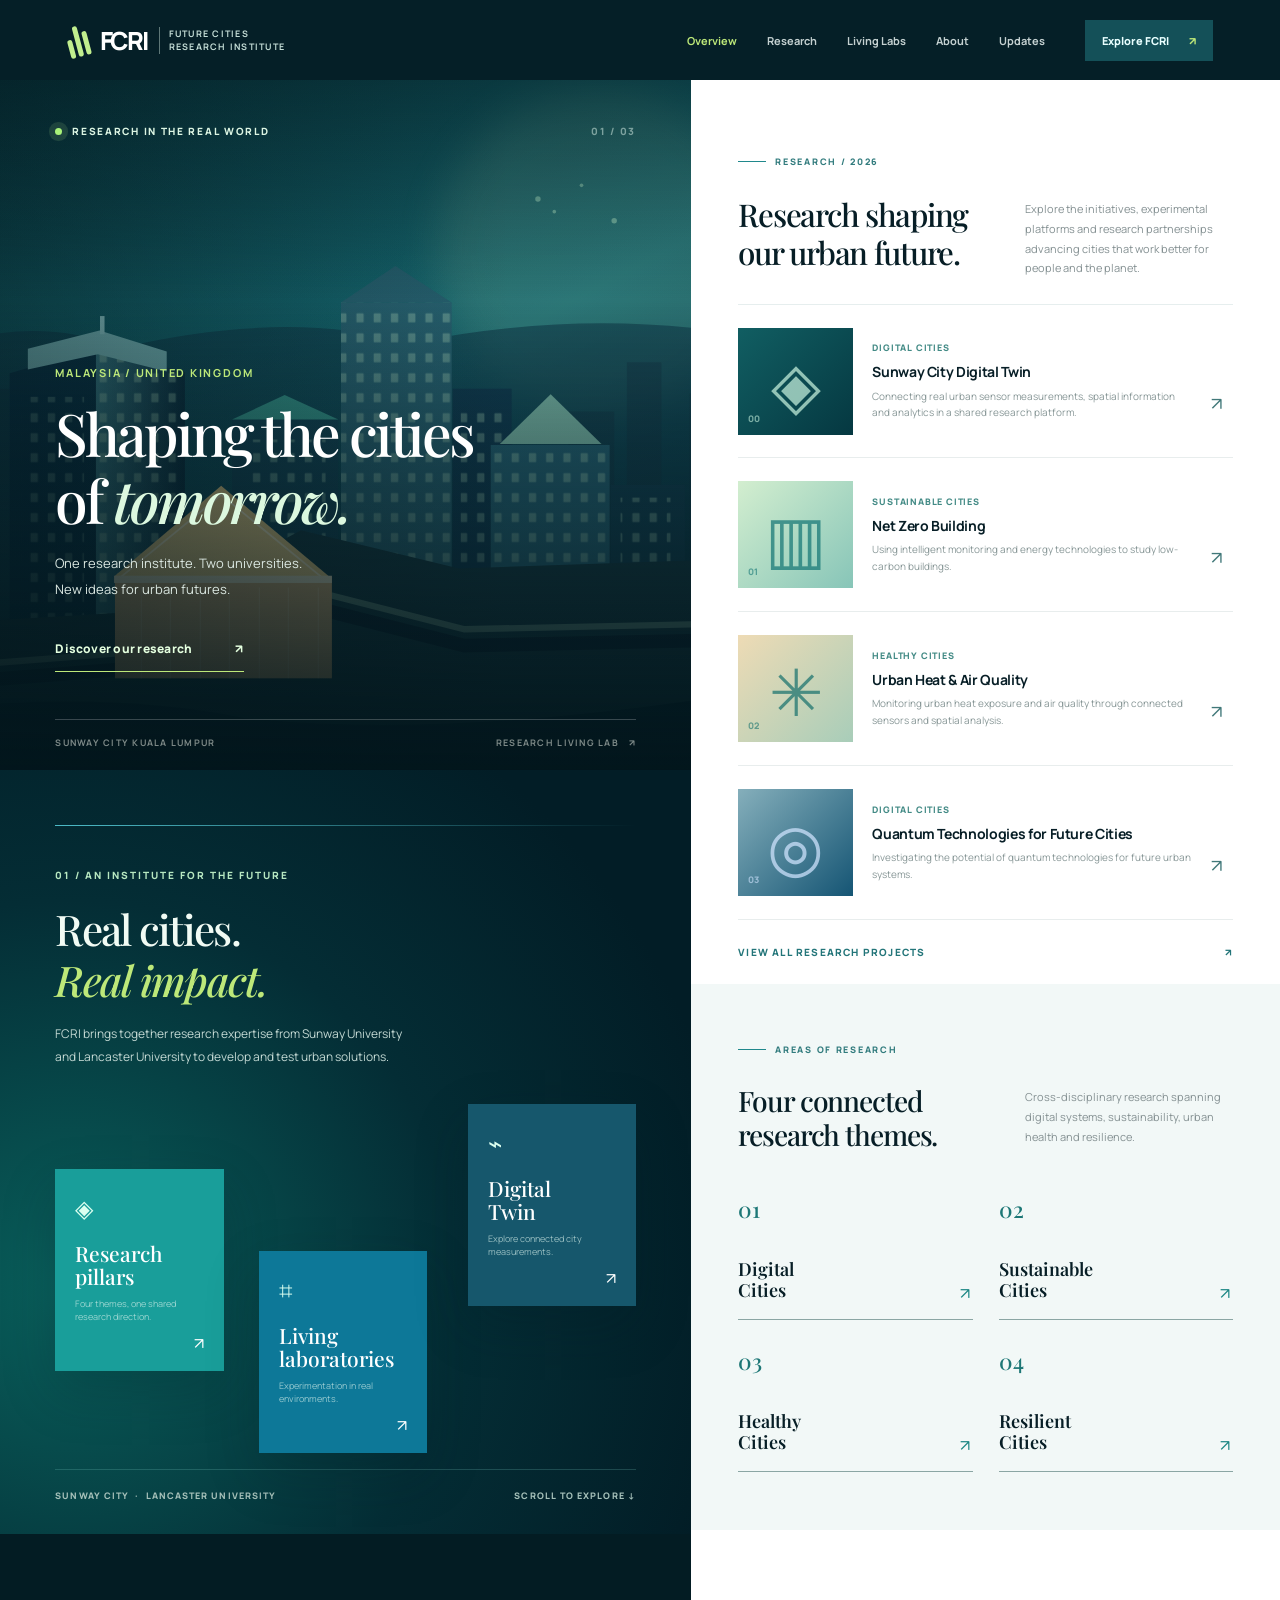
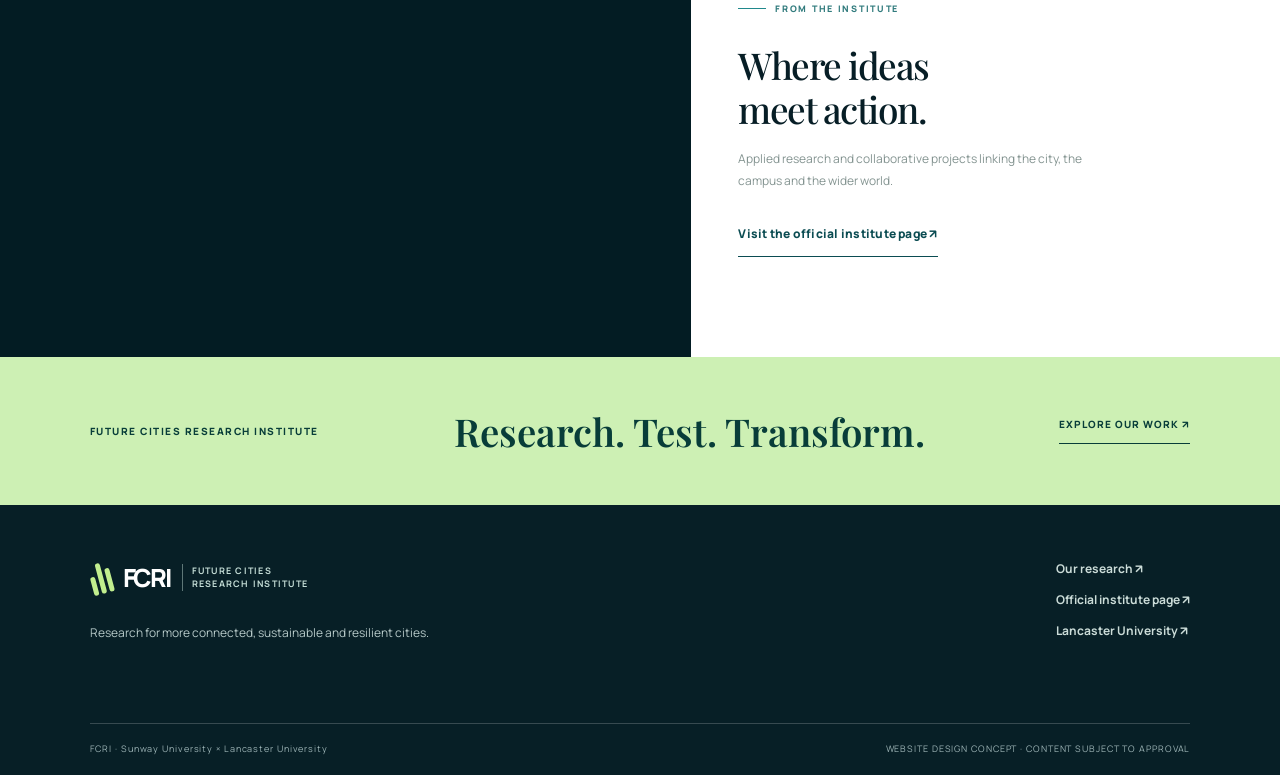
==== index.html @ fade55f8 "Add files via upload" ====
<!DOCTYPE html>
<html lang="en">
<head>
<meta charset="UTF-8"><meta name="viewport" content="width=device-width, initial-scale=1.0">
<meta name="theme-color" content="#071d24">
<meta name="description" content="Future Cities Research Institute (FCRI), a joint initiative of Sunway University and Lancaster University. Research for smarter, healthier and more sustainable urban futures.">
<title>FCRI | Research for Future Cities</title>
<link rel="preconnect" href="https://fonts.googleapis.com"><link rel="preconnect" href="https://fonts.gstatic.com" crossorigin>
<link href="https://fonts.googleapis.com/css2?family=DM+Sans:wght@400;500;600;700;800&family=Manrope:wght@400;500;600;700;800&family=Playfair+Display:wght@500;600;700&display=swap" rel="stylesheet">
<link rel="stylesheet" href="styles.css">
</head>
<body data-page="home">
<div id="app"></div>
<script src="site.js"></script>
</body>
</html>
---- styles.css ----
:root{--ink:#071e26;--deep:#031c23;--dark:#072f36;--teal:#0b6469;--green:#0c837e;--lime:#bde879;--soft:#f3f8f7;--line:#dfebea;--muted:#667b7b;--serif:'Playfair Display',Georgia,serif;--sans:'Manrope','DM Sans',Arial,sans-serif}*{box-sizing:border-box}html{scroll-behavior:smooth}body{margin:0;color:var(--ink);font-family:var(--sans);background:#f1f8f8}a{text-decoration:none;color:inherit}button{font-family:inherit;cursor:pointer}img{max-width:100%}.site-header{height:80px;background:#051f27;color:#fff;position:relative;z-index:30}.header-shell{max-width:1600px;margin:auto;display:flex;align-items:center;height:100%;padding:0 clamp(28px,5.2vw,90px);gap:40px}.brand{display:inline-flex;align-items:center;gap:12px;flex:none;color:#fff;white-space:nowrap}.brand-mark{height:34px;width:21px;display:flex;align-items:flex-end;gap:3px;transform:rotate(-15deg)}.brand-mark span{background:#c1ee8e;width:5px;border-radius:4px}.brand-mark span:nth-child(1){height:19px}.brand-mark span:nth-child(2){height:31px}.brand-mark span:nth-child(3){height:24px}.brand-name{font-weight:800;font-size:25px;letter-spacing:-.09em}.brand-desc{font-weight:700;font-size:9px;letter-spacing:.14em;line-height:1.5;color:#c5ded7;padding-left:9px;border-left:1px solid #5e7777}.main-nav{margin-left:auto;display:flex;align-items:center;gap:30px}.main-nav a{font-size:11px;font-weight:700;color:#c5d1d1;transition:color .2s}.main-nav a:hover,.main-nav a.active{color:var(--lime)}.header-cta{font-size:11px;background:#145058;color:#e9ffff;padding:13px 17px;font-weight:800;white-space:nowrap}.header-cta span{margin-left:18px;color:var(--lime)}.menu-button{display:none;background:none;border:0;width:38px;height:40px;flex-direction:column;justify-content:center;gap:6px}.menu-button span{background:#fff;width:26px;height:2px}.mobile-nav{display:none}.site-layout{margin:auto;max-width:1600px;display:grid;grid-template-columns:54% 46%;align-items:stretch}.left-column{background:#031c23;min-width:0}.right-column{background:#fff;min-width:0}.hero-media{position:relative;min-height:690px;background:#123a42;overflow:hidden}.hero-image{position:absolute;inset:0;background-image:linear-gradient(180deg,rgba(4,25,31,.06),rgba(3,20,27,.15)),url('https://www.sunway.com.my/wp-content/themes/sunway2020/img/company/sunway-at-a-glance/unique-business-model-1.jpg'),url('assets/city-illustration.svg');background-size:cover;background-position:center;background-repeat:no-repeat;animation:citydrift 19s ease-in-out infinite alternate}@keyframes citydrift{from{transform:scale(1)}to{transform:scale(1.065)}}.hero-gradient{position:absolute;inset:0;background:linear-gradient(180deg,rgba(2,24,30,.48),transparent 32%,rgba(1,18,25,.35) 54%,rgba(2,21,27,.96) 100%),linear-gradient(90deg,rgba(2,19,24,.38),transparent 74%)}.hero-topline{position:absolute;left:8%;right:8%;top:44px;color:#dcf5e3;display:flex;gap:10px;align-items:center;font-size:10px;font-weight:800;letter-spacing:.17em}.live-bullet{width:7px;height:7px;border-radius:50%;background:#a9f379;box-shadow:0 0 0 6px #b4e99222}.hero-index{margin-left:auto;color:#ddf3ec80}.hero-info{position:absolute;bottom:98px;left:8%;right:7%;color:white}.hero-kicker{font-size:11px;font-weight:700;letter-spacing:.16em;color:var(--lime)}.hero-info h1{font-family:var(--serif);font-size:clamp(43px,4.6vw,76px);font-weight:500;letter-spacing:-.053em;line-height:1.13;margin:18px 0 18px}.hero-info h1 em{font-weight:500;color:#dcf8df}.hero-info p{font-size:13px;line-height:1.95;color:#dae7e1;margin:0 0 34px}.text-link{display:inline-flex;align-items:center;gap:43px;border-bottom:1px solid;padding-bottom:14px;font-size:12px;font-weight:800;letter-spacing:.02em}.text-link.light{color:#e4ffdf;border-color:#bde879}.text-link.dark{color:#0b4c52;border-color:#0b4c52}.hero-caption{position:absolute;left:8%;right:8%;bottom:21px;display:flex;justify-content:space-between;font-size:9px;color:#e1e8df8c;letter-spacing:.14em;font-weight:700;border-top:1px solid #ffffff36;padding-top:16px}.dark-discover{min-height:700px;background:radial-gradient(circle at 10% 68%,#09605c 0,#042d35 48%,#021d26 83%);padding:55px 8% 32px;position:relative;overflow:hidden}.section-divider{width:100%;height:1px;background:linear-gradient(90deg,#4dbbc7,transparent);margin-bottom:36px}.block-head{max-width:530px}.eyebrow{font-size:10px;letter-spacing:.2em;color:#16827f;font-weight:800;display:inline-block}.eyebrow.pale{color:#b7e8c1}.block-head h2{font:500 clamp(32px,3.3vw,54px)/1.2 var(--serif);color:#f1fbf4;letter-spacing:-.04em;margin:20px 0 18px}.block-head h2 i{color:var(--lime)}.block-head p{max-width:365px;color:#c3d8d3;font-size:12px;line-height:1.9}.floating-grid{position:relative;height:365px;margin:35px 0 0}.float-card{position:absolute;padding:22px 20px 17px;width:29%;min-width:156px;min-height:190px;display:flex;flex-direction:column;box-shadow:0 20px 50px #001d263b;transition:transform .25s ease}.float-card:hover{transform:translateY(-8px)}.float-card-1{left:0;top:65px;background:#199e9a}.float-card-2{left:35%;top:147px;background:#0d7898}.float-card-3{right:0;top:0;background:#16576c}.small-icon{font-size:24px;color:#dcfff0;margin-bottom:18px}.float-card strong{font:500 21px/1.1 var(--serif);color:#fff}.card-note{font-size:9px;color:#d9f2ebaa;line-height:1.45;margin:9px 0}.mini-arrow{font-size:16px;color:#fff;align-self:flex-end;margin-top:auto}.dark-foot{border-top:1px solid #78c9bf3a;padding-top:19px;display:flex;align-items:center;justify-content:space-between;color:#a5c0b9;font-size:9px;letter-spacing:.12em;font-weight:800}.editorial-intro{padding:75px 8% 26px}.editorial-mark{display:flex;gap:9px;align-items:center;font-weight:800;letter-spacing:.19em;font-size:9px;color:#317b7d;margin-bottom:28px}.mark-line{width:28px;height:1px;background:#20888c}.intro-grid{display:grid;grid-template-columns:1.25fr 1fr;gap:26px}.intro-grid h2,.right-bottom h2{font:500 clamp(24px,2.45vw,39px)/1.2 var(--serif);letter-spacing:-.04em;margin:0}.intro-grid p{font-size:11px;color:#849092;line-height:1.8;margin:3px 0 0}.research-list{padding:0 8%}.research-row{display:grid;grid-template-columns:115px 1fr 22px;align-items:center;gap:19px;padding:22px 0;border-bottom:1px solid #e8eded;min-height:154px}.research-row:first-child{border-top:1px solid #e6eeee}.research-thumb{height:107px;position:relative;display:flex;justify-content:center;align-items:center;overflow:hidden}.research-thumb span{font-family:var(--serif);font-size:65px;opacity:.72;transition:transform .2s}.research-thumb small{position:absolute;bottom:10px;left:10px;font-size:9px;font-weight:800;opacity:.6}.research-row:hover .research-thumb span{transform:scale(1.13)}.teal{background:linear-gradient(135deg,#115e62,#053841);color:#c6f1dd}.mint{background:linear-gradient(135deg,#d3eecf,#87c5b8);color:#167776}.sand{background:linear-gradient(135deg,#eedbb5,#a8cdb9);color:#1a736e}.blue{background:linear-gradient(135deg,#85afbb,#155574);color:#d1e5ff}.moss{background:linear-gradient(135deg,#b4d7c1,#4d9276);color:#0b6254}.lime{background:linear-gradient(135deg,#d4edaf,#86c0a4);color:#2f7e71}.row-topic{font-size:9px;letter-spacing:.09em;text-transform:uppercase;color:#428a85;font-weight:800}.row-copy h3{font-size:14px;font-weight:700;line-height:1.4;margin:8px 0 6px;letter-spacing:-.025em}.row-copy p{font-size:10px;color:#889797;line-height:1.65;margin:0;display:-webkit-box;-webkit-line-clamp:2;-webkit-box-orient:vertical;overflow:hidden}.row-arrow{font-size:18px;color:#417879;align-self:flex-end;margin-bottom:19px}.list-footer{display:flex;align-items:center;justify-content:space-between;padding:25px 8%;font-size:10px;letter-spacing:.12em;font-weight:800;color:#237579}.right-programmes{background:#f2f8f7;padding:59px 8% 58px}.intro-grid.smaller h2{font-size:clamp(23px,2.2vw,34px)}.pillar-grid{display:grid;grid-template-columns:repeat(2,1fr);column-gap:26px;row-gap:15px;margin-top:31px}.pillar-grid a{min-height:137px;display:flex;flex-direction:column;position:relative;justify-content:flex-end;padding:11px 0 17px;border-bottom:1px solid #8ba6a4}.pillar-icon{align-self:flex-start;font:500 22px var(--serif);color:#1d7776;margin-bottom:auto}.pillar-grid strong{font:600 18px/1.2 var(--serif)}.pillar-grid a>span:last-child{position:absolute;bottom:15px;right:3px;color:#198582}.right-bottom{background:white;padding:72px 8% 100px}.right-bottom h2{font-size:37px;margin-bottom:16px}.right-bottom p{font-size:12px;line-height:1.85;color:#849491;max-width:365px;margin-bottom:29px}.wide-band{background:#cdf0b4;display:flex;align-items:center;gap:30px;justify-content:space-between;padding:48px clamp(30px,7vw,105px);color:#083d39}.wide-band span{font-size:10px;letter-spacing:.15em;font-weight:800}.wide-band strong{font:600 clamp(25px,3vw,42px) var(--serif)}.wide-band a{font-size:10px;letter-spacing:.1em;font-weight:800;border-bottom:1px solid;padding-bottom:12px}.footer{background:#071f26;padding:55px 7vw 20px;color:#fff}.footer-top{display:flex;justify-content:space-between;gap:30px;max-width:1440px;margin:0 auto 70px}.footer-top p{color:#b5c8c7;font-size:12px;margin-top:25px}.footer-links{display:flex;flex-direction:column;gap:14px;font-size:12px;font-weight:700;color:#cbdcd8}.footer-bottom{border-top:1px solid #ffffff31;padding-top:18px;display:flex;justify-content:space-between;max-width:1440px;margin:auto;font-size:9px;letter-spacing:.1em;color:#9cb3b5}.standard-main{background:#fff}.inner-banner{background:#072c33;min-height:390px;display:grid;grid-template-columns:1fr .8fr;overflow:hidden}.inner-banner-copy{padding:75px 9%;z-index:1}.inner-banner h1,.project-banner h1{font:500 clamp(46px,5.5vw,84px)/1.07 var(--serif);letter-spacing:-.055em;color:#fff;margin:22px 0}.inner-banner h1 em{color:#cceba5}.inner-banner p{font-size:14px;color:#d6ebe3;line-height:1.8;max-width:570px}.inner-banner-art{position:relative;background:radial-gradient(circle at center,#157a72 0,#074247 45%,#072c33 68%)}.orbit{position:absolute;border:1px solid #b5e79c35;border-radius:50%;left:50%;top:50%;transform:translate(-50%,-50%)}.orbit.one{width:260px;height:260px}.orbit.two{width:410px;height:410px}.orbit.three{width:565px;height:565px}.glow-one{position:absolute;left:50%;top:50%;width:80px;height:80px;background:#c5e88d;border-radius:50%;box-shadow:0 0 0 25px #c5e88d12,0 0 80px #c5e88d77;transform:translate(-50%,-50%)}.diagram-label{position:absolute;right:12%;top:12%;font-size:11px;font-weight:800;letter-spacing:.25em;line-height:2;color:#c5eac3}.project-area{padding:88px clamp(25px,6vw,95px) 105px;max-width:1600px;margin:auto}.section-head{display:flex;justify-content:space-between;align-items:flex-end;gap:60px;margin-bottom:45px}.section-head h2{font:500 43px var(--serif);letter-spacing:-.04em;margin:15px 0 0}.section-head p{max-width:440px;font-size:12px;line-height:1.8;color:#6c8080}.filter-controls{display:flex;gap:12px;flex-wrap:wrap;border-bottom:1px solid #e1ece9;padding-bottom:27px}.filter{border:1px solid #d7e4e1;background:#fff;padding:12px 18px;font-size:11px;font-weight:800;color:#4d7271;transition:background .2s}.filter:hover{background:#e3f7ec}.filter.active{background:#06383d;color:#fff;border-color:#06383d}.cards-grid{display:grid;grid-template-columns:repeat(3,minmax(0,1fr));gap:24px;margin-top:34px}.project-card{background:#f8fbfa;border:1px solid #e6eeeb;transition:transform .25s,box-shadow .25s}.project-card:hover{transform:translateY(-5px);box-shadow:0 15px 35px #082c3122}.project-card[hidden]{display:none}.project-card-visual{height:210px;position:relative;display:grid;place-items:center;overflow:hidden}.project-card-visual::before{content:'';position:absolute;width:360px;height:360px;border:1px solid currentColor;border-radius:50%;opacity:.2;left:48%;top:-37%}.project-card-visual::after{content:'';position:absolute;width:190px;height:190px;border:1px solid currentColor;border-radius:50%;opacity:.3;left:50%;top:-3%}.visual-shape{font:500 100px var(--serif);opacity:.77;z-index:2}.visual-num{position:absolute;bottom:14px;left:17px;font-size:9px;font-weight:800;letter-spacing:.16em}.project-card-copy{padding:26px;min-height:220px;display:flex;flex-direction:column}.project-eyebrow{font-size:9px;font-weight:800;color:#317e79;letter-spacing:.12em}.project-card-copy h3{font:600 25px/1.2 var(--serif);letter-spacing:-.03em;margin:12px 0}.project-card-copy p{font-size:12px;line-height:1.65;color:#6a8280;margin:0 0 23px}.project-card-copy>span{margin-top:auto;font-weight:800;font-size:9px;letter-spacing:.15em;color:#0d7470}.empty-notice{background:#e9f3f1;padding:50px 25px;margin-top:28px;color:#385e5e;font-size:14px}.living-labs{background:#05353a;max-width:1600px;margin:auto;padding:80px clamp(25px,6vw,95px) 90px;color:white;display:grid;grid-template-columns:1fr 1fr;column-gap:70px}.living-labs .eyebrow{grid-column:1/-1}.living-labs h2{font:500 clamp(34px,4vw,58px)/1.15 var(--serif);letter-spacing:-.04em;margin:25px 0 10px}.living-labs p{align-self:center;color:#bcdbd3;font-size:13px;line-height:1.9}.living-labs a{color:var(--lime);font-size:12px;font-weight:800;border-bottom:1px solid var(--lime);padding:16px 0;width:max-content}.project-banner{display:grid;grid-template-columns:1.1fr .9fr;min-height:460px;background:#082f36}.project-banner-intro{padding:60px 10%}.back-link{display:block;color:#c3e5dc;font-size:10px;font-weight:800;letter-spacing:.1em;margin-bottom:50px}.project-banner h1{font-size:clamp(40px,4.8vw,70px);max-width:650px}.project-banner p{color:#c4ddd7;font-size:14px;line-height:1.8;max-width:600px}.project-banner-visual{position:relative;display:grid;place-items:center;overflow:hidden}.project-banner-visual>span{font:500 250px var(--serif);opacity:.65}.technical-grid{position:absolute;inset:0;background-image:linear-gradient(#defde11c 1px,transparent 1px),linear-gradient(90deg,#defde11c 1px,transparent 1px);background-size:40px 40px;transform:perspective(300px) rotateX(15deg) scale(1.3)}.project-content{max-width:1400px;display:grid;grid-template-columns:1.4fr .7fr;gap:85px;margin:auto;padding:100px 6% 145px}.project-main h2{font:500 43px var(--serif);letter-spacing:-.03em;margin:15px 0 22px}.project-main h3{font:600 23px var(--serif);margin:50px 0 12px}.project-main p{font-size:15px;line-height:2;color:#576d6e;max-width:770px}.secondary-link{display:inline-block;margin-top:32px;border-bottom:1px solid #0d6769;padding-bottom:13px;color:#0d6769;font-size:12px;font-weight:800}.project-side{background:#f1f7f5;padding:34px;align-self:start}.metadata-group{border-bottom:1px solid #d4e4df;padding:18px 0 25px}.metadata-group:first-child{padding-top:0}.metadata-group span{font-size:10px;color:#4b8e88;font-weight:800;letter-spacing:.1em;display:block;margin-bottom:11px}.metadata-group strong{font-size:14px;line-height:1.6;font-weight:700}.metadata-note{font-size:11px;color:#708481;line-height:1.65;margin-top:30px}
@media(max-width:1150px){.site-layout{grid-template-columns:51% 49%}.main-nav{gap:17px}.header-shell{gap:20px}.research-row{grid-template-columns:83px 1fr 18px;gap:14px;min-height:125px}.research-thumb{height:86px}.research-thumb span{font-size:50px}.intro-grid{grid-template-columns:1fr;gap:6px}.hero-media{min-height:620px}.dark-discover{min-height:710px}.float-card{min-width:132px;padding:15px}.float-card strong{font-size:18px}.cards-grid{grid-template-columns:repeat(2,minmax(0,1fr))}}
@media(max-width:800px){.site-header{height:70px}.header-shell{padding:0 24px}.main-nav,.header-cta{display:none}.menu-button{display:flex;margin-left:auto}.mobile-nav.open{display:flex;flex-direction:column;position:absolute;top:70px;left:0;right:0;background:#061f28;padding:20px 25px 30px;gap:19px;box-shadow:0 20px 25px #00192044}.mobile-nav a{color:#ecf7f5;font-size:13px;font-weight:700}.site-layout{grid-template-columns:1fr}.hero-media{min-height:650px}.dark-discover{min-height:655px}.float-card{min-width:0;width:30%;min-height:172px}.editorial-intro{padding-top:54px}.intro-grid{grid-template-columns:1fr 1fr;gap:20px}.research-row{grid-template-columns:105px 1fr 24px;min-height:138px}.research-thumb{height:103px}.right-programmes{padding-bottom:55px}.wide-band{flex-wrap:wrap}.inner-banner,.project-banner{grid-template-columns:1fr}.inner-banner-art{min-height:200px;grid-row:1}.inner-banner-copy{padding:50px 7% 65px}.cards-grid{grid-template-columns:repeat(2,1fr)}.project-content{gap:35px}.project-banner-visual{min-height:200px;grid-row:1}.project-banner-visual>span{font-size:145px}.project-banner-intro{padding:50px 7%}.back-link{margin-bottom:25px}}
@media(max-width:560px){.brand-desc{font-size:8px}.brand-name{font-size:23px}.hero-media{min-height:610px}.hero-info{bottom:90px}.hero-info h1{font-size:48px}.hero-caption{font-size:8px;gap:15px}.dark-discover{min-height:680px}.block-head h2{font-size:41px}.floating-grid{height:370px}.float-card{width:46%;min-height:167px}.float-card-1{left:0;top:15px}.float-card-2{left:auto;right:0;top:75px}.float-card-3{left:23%;right:auto;top:210px}.dark-foot span{display:none}.intro-grid{grid-template-columns:1fr;gap:9px}.intro-grid h2{font-size:34px}.research-row{grid-template-columns:80px 1fr 16px;gap:12px;min-height:131px}.research-thumb{height:88px}.research-thumb span{font-size:52px}.row-copy h3{font-size:13px}.row-copy p{font-size:10px}.right-programmes{padding-top:48px}.pillar-grid{gap:15px}.wide-band{padding:35px 25px;gap:14px;display:flex;flex-direction:column;align-items:flex-start}.footer{padding:42px 26px 22px}.footer-top{flex-direction:column;gap:40px;margin-bottom:45px}.footer-bottom{flex-direction:column;gap:11px}.section-head{display:block}.section-head h2{font-size:33px}.project-area{padding-top:62px}.cards-grid{grid-template-columns:1fr}.project-card-visual{height:210px}.living-labs{grid-template-columns:1fr;padding-top:65px}.living-labs p{margin:12px 0}.living-labs a{grid-column:1;margin-top:20px}.project-content{grid-template-columns:1fr;padding:65px 24px 90px}.project-banner h1{font-size:46px}.project-main h2{font-size:34px}}
@media(prefers-reduced-motion:reduce){html{scroll-behavior:auto}.hero-image{animation:none}*{transition:none!important}}
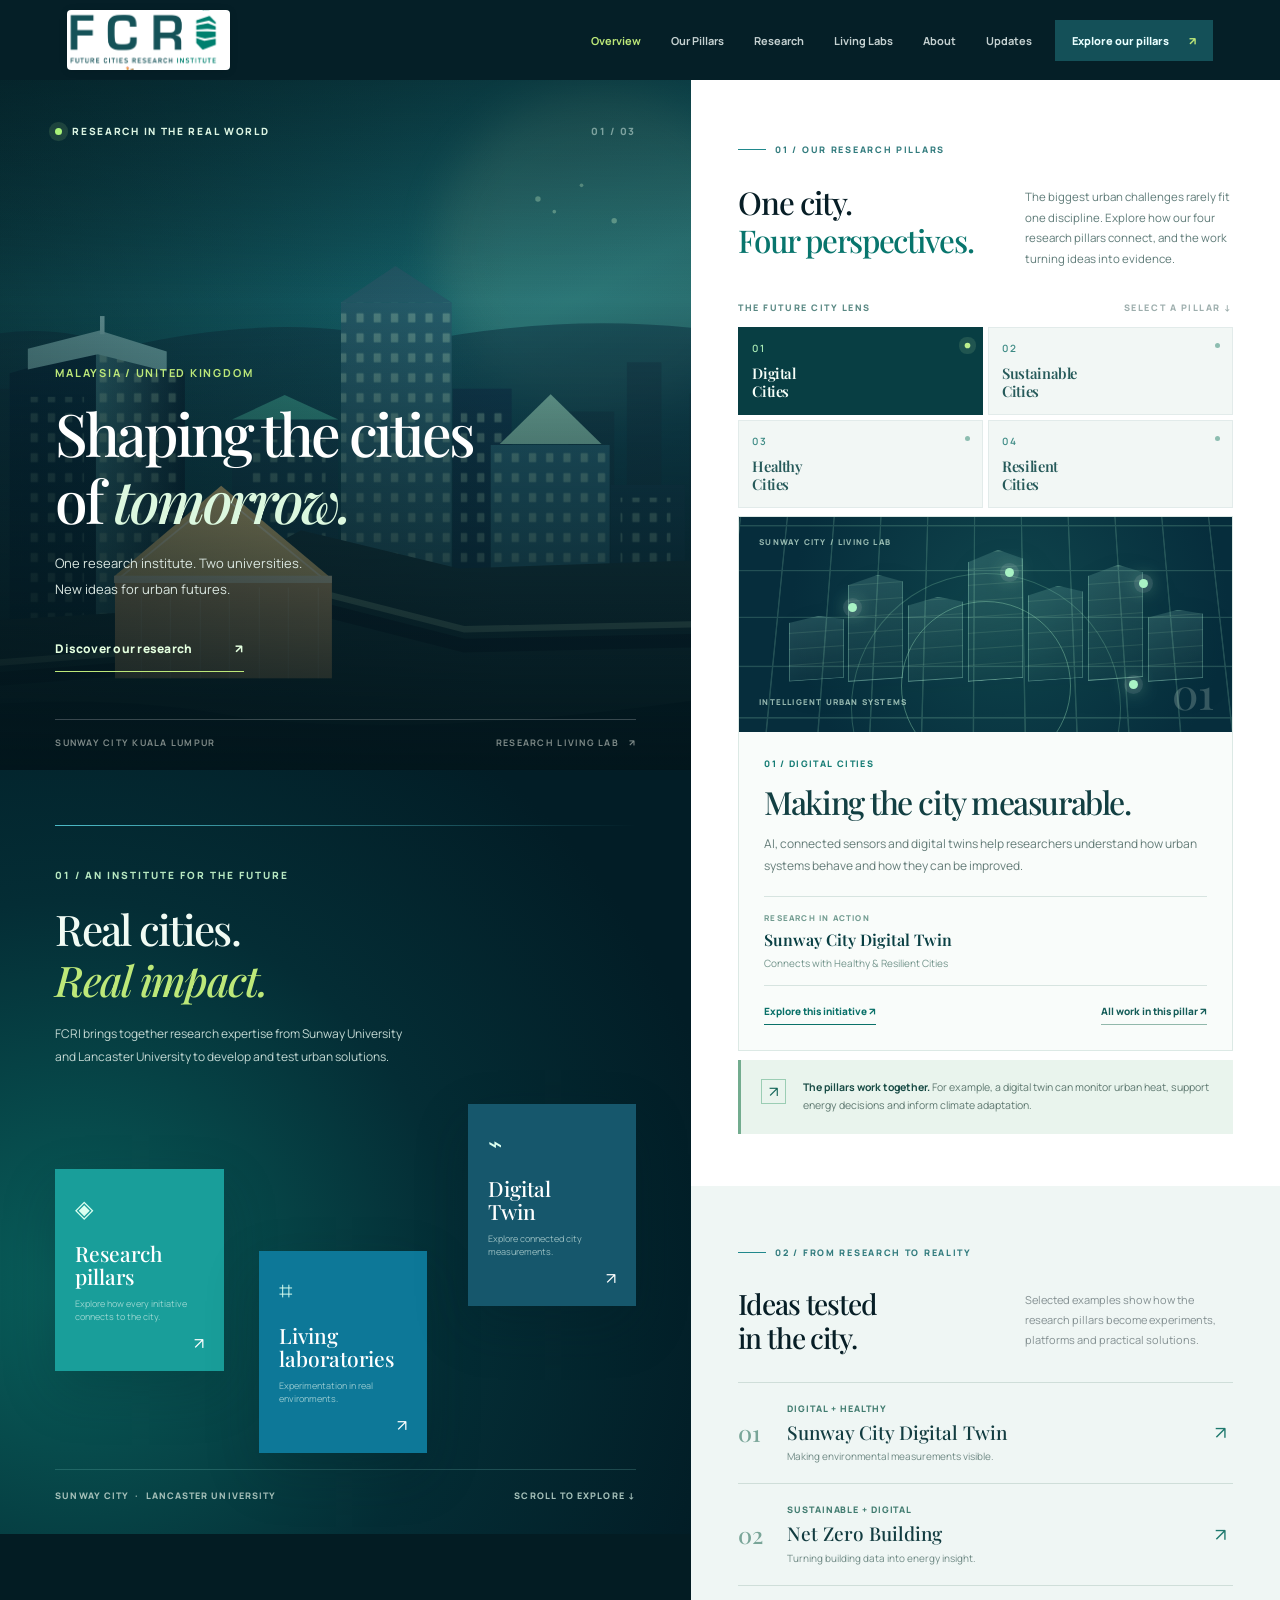
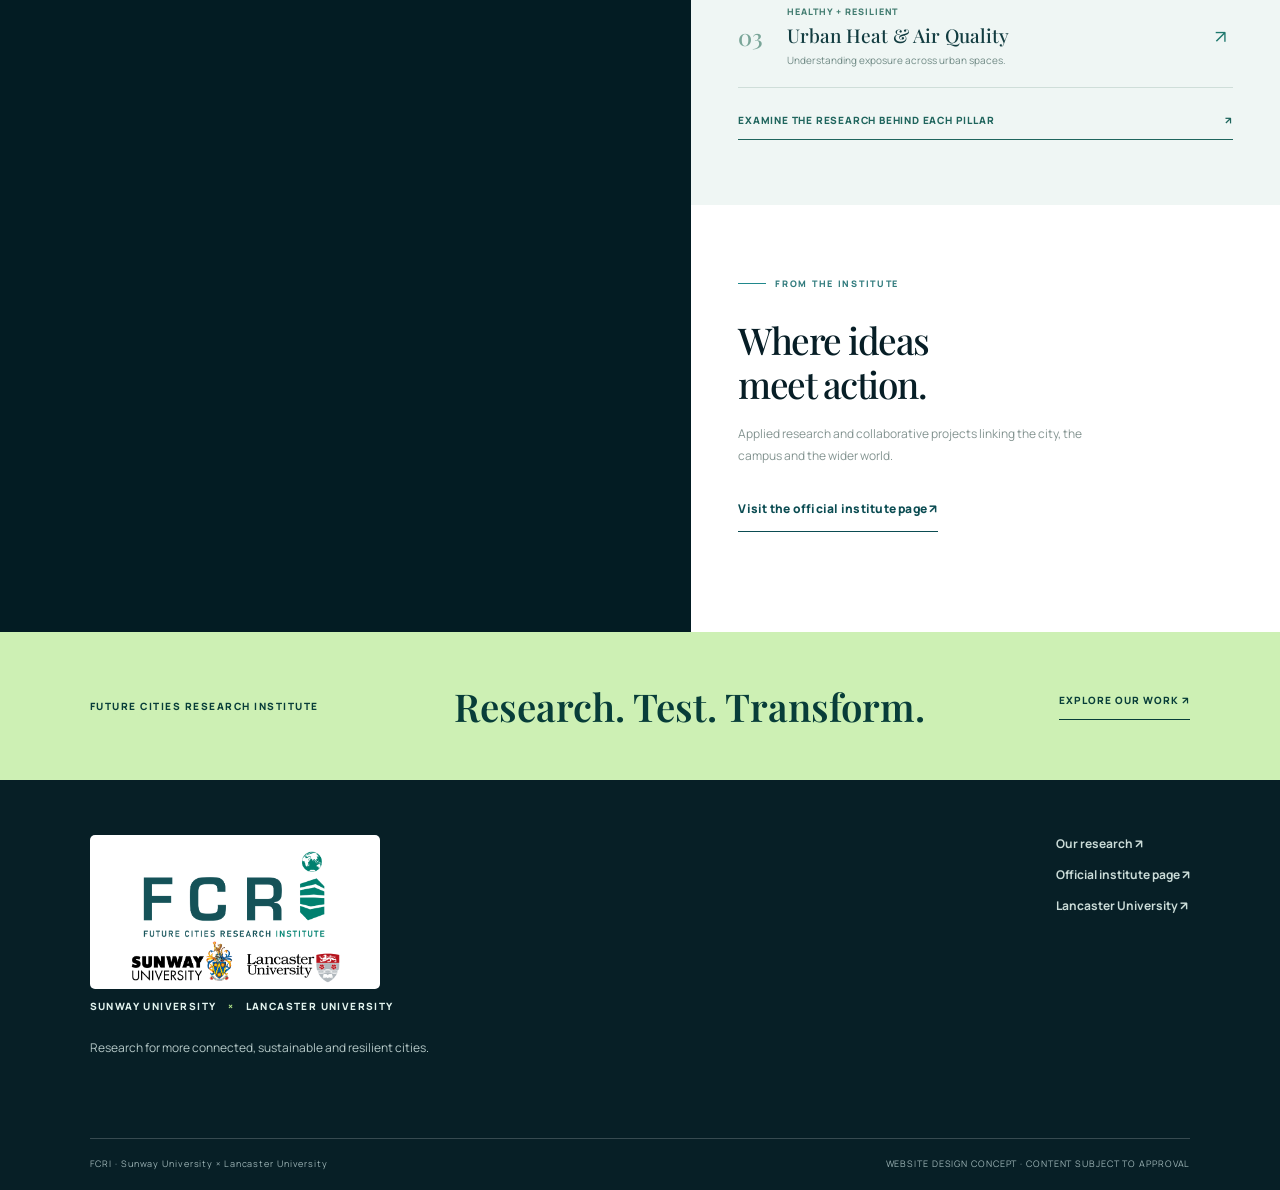
==== commit 2616b539: "Add FCRI institutional logo and detailed Sunway City Digital Twin research feature" ====
--- a/index.html
+++ b/index.html
@@ -8,7 +8,7 @@
 <link rel="preconnect" href="https://fonts.googleapis.com"><link rel="preconnect" href="https://fonts.gstatic.com" crossorigin>
 <link href="https://fonts.googleapis.com/css2?family=DM+Sans:wght@400;500;600;700;800&family=Manrope:wght@400;500;600;700;800&family=Playfair+Display:wght@500;600;700&display=swap" rel="stylesheet">
 <link rel="stylesheet" href="styles.css">
-</head>
+<link rel="icon" type="image/svg+xml" href="assets/fcri-favicon.svg"></head>
 <body data-page="home">
 <div id="app"></div>
 <script src="site.js"></script>
--- a/styles.css
+++ b/styles.css
@@ -3,3 +3,146 @@
 @media(max-width:800px){.site-header{height:70px}.header-shell{padding:0 24px}.main-nav,.header-cta{display:none}.menu-button{display:flex;margin-left:auto}.mobile-nav.open{display:flex;flex-direction:column;position:absolute;top:70px;left:0;right:0;background:#061f28;padding:20px 25px 30px;gap:19px;box-shadow:0 20px 25px #00192044}.mobile-nav a{color:#ecf7f5;font-size:13px;font-weight:700}.site-layout{grid-template-columns:1fr}.hero-media{min-height:650px}.dark-discover{min-height:655px}.float-card{min-width:0;width:30%;min-height:172px}.editorial-intro{padding-top:54px}.intro-grid{grid-template-columns:1fr 1fr;gap:20px}.research-row{grid-template-columns:105px 1fr 24px;min-height:138px}.research-thumb{height:103px}.right-programmes{padding-bottom:55px}.wide-band{flex-wrap:wrap}.inner-banner,.project-banner{grid-template-columns:1fr}.inner-banner-art{min-height:200px;grid-row:1}.inner-banner-copy{padding:50px 7% 65px}.cards-grid{grid-template-columns:repeat(2,1fr)}.project-content{gap:35px}.project-banner-visual{min-height:200px;grid-row:1}.project-banner-visual>span{font-size:145px}.project-banner-intro{padding:50px 7%}.back-link{margin-bottom:25px}}
 @media(max-width:560px){.brand-desc{font-size:8px}.brand-name{font-size:23px}.hero-media{min-height:610px}.hero-info{bottom:90px}.hero-info h1{font-size:48px}.hero-caption{font-size:8px;gap:15px}.dark-discover{min-height:680px}.block-head h2{font-size:41px}.floating-grid{height:370px}.float-card{width:46%;min-height:167px}.float-card-1{left:0;top:15px}.float-card-2{left:auto;right:0;top:75px}.float-card-3{left:23%;right:auto;top:210px}.dark-foot span{display:none}.intro-grid{grid-template-columns:1fr;gap:9px}.intro-grid h2{font-size:34px}.research-row{grid-template-columns:80px 1fr 16px;gap:12px;min-height:131px}.research-thumb{height:88px}.research-thumb span{font-size:52px}.row-copy h3{font-size:13px}.row-copy p{font-size:10px}.right-programmes{padding-top:48px}.pillar-grid{gap:15px}.wide-band{padding:35px 25px;gap:14px;display:flex;flex-direction:column;align-items:flex-start}.footer{padding:42px 26px 22px}.footer-top{flex-direction:column;gap:40px;margin-bottom:45px}.footer-bottom{flex-direction:column;gap:11px}.section-head{display:block}.section-head h2{font-size:33px}.project-area{padding-top:62px}.cards-grid{grid-template-columns:1fr}.project-card-visual{height:210px}.living-labs{grid-template-columns:1fr;padding-top:65px}.living-labs p{margin:12px 0}.living-labs a{grid-column:1;margin-top:20px}.project-content{grid-template-columns:1fr;padding:65px 24px 90px}.project-banner h1{font-size:46px}.project-main h2{font-size:34px}}
 @media(prefers-reduced-motion:reduce){html{scroll-behavior:auto}.hero-image{animation:none}*{transition:none!important}}
+
+/* FCRI 2026: Pillar-first narrative experience */
+.pillar-intro{padding-top:63px;padding-bottom:31px}
+.pillar-intro .intro-grid h2 em{font-style:normal;color:#08756d}
+.pillar-intro .intro-grid p{font-size:11.5px;color:#607c79}
+.pillar-experience{padding:0 8% 52px;background:#fff;scroll-margin-top:25px}
+.lens-heading{display:flex;justify-content:space-between;align-items:center;color:#598883;font-size:9px;font-weight:800;letter-spacing:.17em;margin-bottom:13px}
+.lens-heading span:last-child{color:#9daead}
+.pillar-tabs{display:grid;grid-template-columns:repeat(4,minmax(0,1fr));gap:5px;margin:0 0 8px}
+.pillar-tab{border:1px solid #e2ebea;background:#f2f7f5;text-align:left;padding:15px 13px 13px;min-width:0;min-height:119px;display:flex;flex-direction:column;gap:11px;transition:background .2s,border-color .2s,color .2s;position:relative;color:#265a5a}
+.pillar-tab:hover{border-color:#83bcae;background:#e5f4ee}
+.pillar-tab:focus-visible{outline:3px solid #a9de81;outline-offset:2px;z-index:1}
+.pillar-tab.is-current{background:#083e43;border-color:#083e43;color:#f7fff9}
+.pillar-tab-number{font:600 10px/1 var(--sans);letter-spacing:.16em;color:#3e8b85}
+.pillar-tab.is-current .pillar-tab-number{color:#a8e9b4}
+.pillar-tab-name{font:600 clamp(12px,1.15vw,16px)/1.26 var(--serif);letter-spacing:-.025em}
+.pillar-tab-name b{display:block;font-weight:600}
+.pillar-tab-dot{position:absolute;top:15px;right:12px;height:5px;width:5px;border-radius:50%;background:#8dbdb0;transition:transform .2s}
+.pillar-tab.is-current .pillar-tab-dot{background:#bdef8d;box-shadow:0 0 0 5px #d5f9b31e;transform:scale(1.13)}
+.pillar-story{display:grid;grid-template-columns:42% 58%;min-height:358px;border:1px solid #dce9e5;overflow:hidden;--stage-top:#10464d;--stage-bottom:#062d3c;--stage-accent:#a8f3c4}
+.pillar-story[data-pillar=sustainable]{--stage-top:#426b51;--stage-bottom:#133b39;--stage-accent:#e2eb99}
+.pillar-story[data-pillar=healthy]{--stage-top:#6b7e72;--stage-bottom:#265857;--stage-accent:#f1d2a7}
+.pillar-story[data-pillar=resilient]{--stage-top:#385a74;--stage-bottom:#123544;--stage-accent:#b5d4ee}
+.pillar-story-graphic{position:relative;min-height:358px;overflow:hidden;background:radial-gradient(circle at 55% 42%,var(--stage-top),var(--stage-bottom) 73%);color:var(--stage-accent);isolation:isolate;transition:background .2s}
+.city-circuit-lines{position:absolute;inset:0;opacity:.18;background-image:linear-gradient(90deg,currentColor 1px,transparent 1px),linear-gradient(currentColor 1px,transparent 1px);background-size:34px 34px;transform:perspective(450px) rotateX(12deg) scale(1.45)}
+.city-circuit-ring{position:absolute;width:270px;height:270px;border:1px solid currentColor;border-radius:50%;opacity:.22;top:26%;left:50%;transform:translateX(-50%) rotate(-12deg)}
+.city-circuit-ring.ring-two{width:170px;height:170px;top:39%;opacity:.36;transform:translateX(-50%)}
+.skyline{position:absolute;left:10%;right:6%;bottom:72px;height:165px;display:flex;align-items:flex-end;gap:5px;filter:drop-shadow(8px 12px 16px #02191a60)}
+.skyline i{display:block;flex:1;border:1px solid #b0f5d64d;background:linear-gradient(165deg,#a5ebd92c,#c5ffcc06),repeating-linear-gradient(0deg,transparent 0 15px,#bcebb31f 15px 16px);clip-path:polygon(0 8%,55% 0,100% 8%,100% 100%,0 100%);transform:skewY(-4deg)}
+.skyline i:nth-child(1){height:49%}.skyline i:nth-child(2){height:81%}.skyline i:nth-child(3){height:64%}.skyline i:nth-child(4){height:100%}.skyline i:nth-child(5){height:72%}.skyline i:nth-child(6){height:88%}.skyline i:nth-child(7){height:54%}
+.circuit-dot{position:absolute;width:9px;height:9px;background:var(--stage-accent);border-radius:50%;box-shadow:0 0 0 5px #ffffff18,0 0 18px var(--stage-accent);animation:pillarPulse 3.6s infinite alternate}
+.circuit-dot.d1{left:22%;top:40%}.circuit-dot.d2{right:17%;top:29%;animation-delay:.6s}.circuit-dot.d3{left:54%;top:24%;animation-delay:1.2s}.circuit-dot.d4{right:19%;bottom:20%;animation-delay:1.8s}
+@keyframes pillarPulse{from{opacity:.45;transform:scale(.82)}to{opacity:1;transform:scale(1.1)}}
+.graphic-top,.graphic-bottom{position:absolute;left:20px;font-size:8px;font-weight:800;letter-spacing:.15em;color:#e1ffeca8}
+.graphic-top{top:19px}.graphic-bottom{bottom:23px;max-width:80%;line-height:1.7}
+.graphic-number{position:absolute;right:18px;bottom:11px;font:500 43px var(--serif);color:#efffed35}
+.pillar-story-copy{background:#f9fcfa;padding:30px 28px 24px;display:flex;flex-direction:column;min-width:0}
+.story-tag{font-size:9px;letter-spacing:.15em;font-weight:800;color:#167c74}
+.pillar-story-copy h3{font:500 clamp(26px,2.5vw,37px)/1.13 var(--serif);letter-spacing:-.045em;color:#123f42;margin:14px 0 13px}
+.pillar-story-copy>p{font-size:11px;line-height:1.8;color:#647c78;margin:0 0 20px}
+.story-work{border-top:1px solid #d7e4e0;border-bottom:1px solid #d7e4e0;padding:15px 0;display:flex;flex-direction:column;gap:7px}
+.story-work>span:first-child{font-size:8px;letter-spacing:.15em;font-weight:800;color:#719b90}
+.story-work strong{font:600 16px/1.2 var(--serif);color:#093f43}
+.story-work>span:last-child{font-size:10px;line-height:1.4;color:#72948b}
+.story-actions{display:flex;gap:15px;justify-content:space-between;align-items:flex-start;flex-wrap:wrap;margin-top:auto;padding-top:18px}
+.story-actions a{font-size:10px;font-weight:800;color:#155d59;line-height:1.5;border-bottom:1px solid #91b8ab;padding-bottom:5px}
+.story-actions .story-primary-link{color:#0a7169;border-color:#0a7169}
+.story-actions a:hover,.pillar-view-all:hover{color:#037e73}
+.pillar-connection{display:flex;align-items:flex-start;gap:17px;background:#e9f4ed;border-left:3px solid #73ac8f;padding:19px 20px;margin-top:9px}
+.connection-icon{flex:none;border:1px solid #9bcdb4;color:#126458;width:25px;height:25px;display:grid;place-items:center;font-size:15px}
+.pillar-connection p{margin:0;font-size:10.5px;line-height:1.7;color:#5e7870}
+.pillar-connection strong{color:#174a44}
+.showcase-section{background:#eff6f4;padding:60px 8% 65px}
+.showcase-section .intro-grid{margin-bottom:27px}
+.showcase-stories{border-top:1px solid #cfded9}
+.showcase-link{display:grid;grid-template-columns:34px minmax(0,1fr) 18px;gap:15px;align-items:center;border-bottom:1px solid #cfded9;padding:19px 0 20px;transition:background .15s}
+.showcase-link:hover{background:#e1eee9}
+.showcase-index{font:500 23px/1 var(--serif);color:#79a598}
+.showcase-link>span:nth-child(2){display:flex;flex-direction:column;gap:6px}
+.showcase-link small{font-size:9px;letter-spacing:.1em;font-weight:800;color:#407b6f}
+.showcase-link strong{font:500 19px/1.2 var(--serif);color:#123c40}
+.showcase-link em{font-size:10px;font-style:normal;color:#708a85}
+.showcase-arrow{font-size:18px;color:#1e786d}
+.pillar-view-all{display:flex;justify-content:space-between;border-bottom:1px solid #1f655d;margin-top:25px;padding-bottom:12px;color:#1f655d;font-size:10px;letter-spacing:.08em;font-weight:800}
+@media(max-width:1300px){
+ .pillar-tabs{grid-template-columns:repeat(2,minmax(0,1fr))}.pillar-tab{min-height:84px}
+ .pillar-story{grid-template-columns:1fr}
+ .pillar-story-graphic{min-height:215px}.skyline{height:130px;bottom:52px}
+ .pillar-story-copy{padding:25px}.pillar-story-copy>p{font-size:12px}
+}
+@media(max-width:800px){
+ .pillar-tabs{grid-template-columns:repeat(4,minmax(0,1fr))}
+ .pillar-story{grid-template-columns:42% 58%}
+ .pillar-story-graphic{min-height:345px}.skyline{height:160px;bottom:70px}
+ .pillar-intro .intro-grid{grid-template-columns:1.25fr 1fr}
+}
+@media(max-width:620px){
+ .pillar-tabs{grid-template-columns:repeat(2,minmax(0,1fr))}
+ .pillar-tab{min-height:83px}
+ .pillar-story{grid-template-columns:1fr}
+ .pillar-story-graphic{min-height:245px}
+ .skyline{height:145px;bottom:57px}
+ .pillar-intro .intro-grid{grid-template-columns:1fr}
+ .pillar-story-copy{padding:25px 23px}
+ .pillar-story-copy h3{font-size:32px}
+ .pillar-experience{padding-bottom:42px}
+ .showcase-section{padding-top:48px}
+ .lens-heading{font-size:8px}
+}
+@media(prefers-reduced-motion:reduce){.circuit-dot{animation:none}}
+
+/* FCRI institutional identity and Digital Twin research feature */
+.brand-with-artwork{display:inline-flex;gap:10px;align-items:center;min-width:0}
+.brand-artwork-frame{display:block;position:relative;flex:none;width:185px;height:62px;overflow:hidden;background:#ffffff;border-radius:4px;box-shadow:0 1px 8px #0000001a}
+.brand-artwork{position:absolute;display:block;width:238px;max-width:none;height:auto;left:-35px;top:-31px}
+.brand-affiliation{display:block;max-width:120px;color:#b7d4cb;font-size:9px;font-weight:800;line-height:1.6;letter-spacing:.1em;white-space:normal}
+.footer-brand-artwork{display:flex;flex-direction:column;align-items:flex-start;width:fit-content;max-width:100%;gap:9px}
+.footer-brand-artwork img{display:block;width:290px;max-width:100%;height:auto;background:#fff;border-radius:5px;padding:0 8px;object-fit:contain}
+.footer-partners{font-size:10px;letter-spacing:.14em;font-weight:800;color:#e2f3ee;line-height:1.6}
+.footer-partners b{color:#b6e98a;padding:0 8px}
+.dt-card-image,.dt-thumb-image,.dt-hero-image{display:block;height:100%;width:100%;object-fit:cover;position:absolute;inset:0}
+.project-card-visual.teal:has(.dt-card-image){background:#083942}
+.project-card-visual.teal:has(.dt-card-image)::before,.project-card-visual.teal:has(.dt-card-image)::after{display:none}
+.dt-card-image{object-position:35% 45%;transition:transform .4s ease}
+.project-card:hover .dt-card-image{transform:scale(1.035)}
+.project-card-visual.teal .visual-num{z-index:3;background:#082e36de;color:#ddf5e7;padding:7px 9px;letter-spacing:.1em;bottom:10px}
+.research-thumb.teal:has(.dt-thumb-image){background:#083942}
+.dt-thumb-image{object-position:28% center}
+.research-thumb.teal:has(.dt-thumb-image) small{z-index:2;color:#d0e6dd;background:#093e49bf;padding:3px 5px;border-radius:2px}
+.project-banner-visual.teal:has(.dt-hero-image){min-height:465px;background:#052a33}
+.project-banner-visual.teal .dt-hero-image{object-position:35% center}
+.dt-image-disclaimer{position:absolute!important;left:24px;bottom:21px;font:800 10px/1.5 var(--sans)!important;text-transform:uppercase;letter-spacing:.13em;color:#e4fff4!important;padding:8px 12px;background:#04272edb;border:1px solid #b5ebc83b;opacity:1!important}
+.live-twin-button{display:inline-flex;align-items:center;gap:22px;margin-top:30px;background:#c7ed95;color:#073d40;padding:15px 20px;font-size:12px;font-weight:900;transition:background .2s ease,transform .2s ease}
+.live-twin-button:hover{background:#e2ffaa;transform:translateY(-2px)}
+.live-twin-button span{font-size:17px}
+.metadata-live{display:inline-block;font-weight:800;color:#08796f;border-bottom:1px solid #6bbdb0;padding-bottom:5px}
+.metadata-live:hover{color:#042f3a}
+.dt-practice-note{padding:24px 29px;margin:35px 0 4px;background:#eaf5ef;border-left:4px solid #368a7b}
+.dt-practice-note strong{color:#095c58;font:600 19px/1.4 var(--serif)}
+.dt-practice-note p{font-size:13px!important;line-height:1.7!important;margin:8px 0 0!important}
+.dt-system{max-width:1400px;margin:auto;padding:15px 6% 105px}
+.dt-system-head{max-width:700px}
+.dt-system-head h2{font:500 clamp(35px,4.4vw,57px)/1.15 var(--serif);letter-spacing:-.04em;color:#0a3d43;margin:13px 0 18px}
+.dt-system-head>p{color:#5c7776;line-height:1.8;font-size:15px}
+.dt-system-steps{display:grid;grid-template-columns:repeat(4,minmax(0,1fr));gap:10px;margin:37px 0 35px}
+.dt-system-steps>div{background:#edf5f2;padding:24px 21px 27px;border-top:3px solid #24736f;min-height:208px}
+.dt-system-steps>div:nth-child(2){border-color:#78ada0}.dt-system-steps>div:nth-child(3){border-color:#84c5a4}.dt-system-steps>div:nth-child(4){border-color:#b2c88b}
+.dt-system-steps span{font-size:10px;font-weight:800;color:#52887c;letter-spacing:.1em}
+.dt-system-steps strong{display:block;margin-top:16px;color:#123f44;font:600 21px/1.2 var(--serif)}
+.dt-system-steps p{font-size:12px;line-height:1.7;color:#58736e;margin:12px 0 0}
+.dt-feature-figure{margin:0;background:#062f3a;overflow:hidden}
+.dt-feature-figure img{width:100%;height:auto;display:block}
+.dt-feature-figure figcaption{font-size:11px;color:#e2f2e7;line-height:1.6;padding:13px 22px;background:#08313c}
+.dt-outro{display:flex;align-items:center;justify-content:space-between;gap:40px;padding:46px 0 20px;border-bottom:1px solid #bfd7d0}
+.dt-outro h3{font:500 31px var(--serif);color:#113e41;margin:11px 0}
+.dt-outro p{font-size:13px;max-width:600px;line-height:1.7;color:#65817b}
+.dt-outro>a{flex:none;display:inline-block;background:#0a4e50;color:#f7fffb;font-weight:800;padding:18px 24px;font-size:12px}
+.dt-outro>a:hover{background:#087a6f}
+@media(max-width:1300px){.brand-affiliation{display:none}.brand-artwork-frame{width:163px;height:60px}.brand-artwork{width:220px;left:-33px;top:-29px}.header-shell{gap:23px}}
+@media(max-width:960px){.brand-artwork-frame{width:172px;height:60px}.brand-artwork{width:228px;left:-34px;top:-28px}.dt-system-steps{grid-template-columns:repeat(2,minmax(0,1fr))}.dt-system-steps>div{min-height:174px}}
+@media(max-width:720px){.brand-artwork-frame{width:153px;height:56px}.brand-artwork{width:209px;left:-31px;top:-26px}.dt-system{padding:10px 5% 65px}.dt-outro{align-items:flex-start;flex-direction:column;gap:18px}.project-banner-visual.teal:has(.dt-hero-image){min-height:270px}.dt-image-disclaimer{left:12px;bottom:12px;font-size:8px!important}.dt-practice-note{padding:18px 20px}.footer-brand-artwork img{width:230px}}
+@media(max-width:480px){.brand-artwork-frame{width:137px;height:55px}.brand-artwork{width:191px;left:-29px;top:-25px}.dt-system-steps{grid-template-columns:1fr}.dt-system-steps>div{min-height:unset}.dt-system-steps strong{margin-top:8px}.dt-outro>a{width:100%;text-align:center}}
+@media(prefers-reduced-motion:reduce){.dt-card-image,.live-twin-button{transition:none}}
